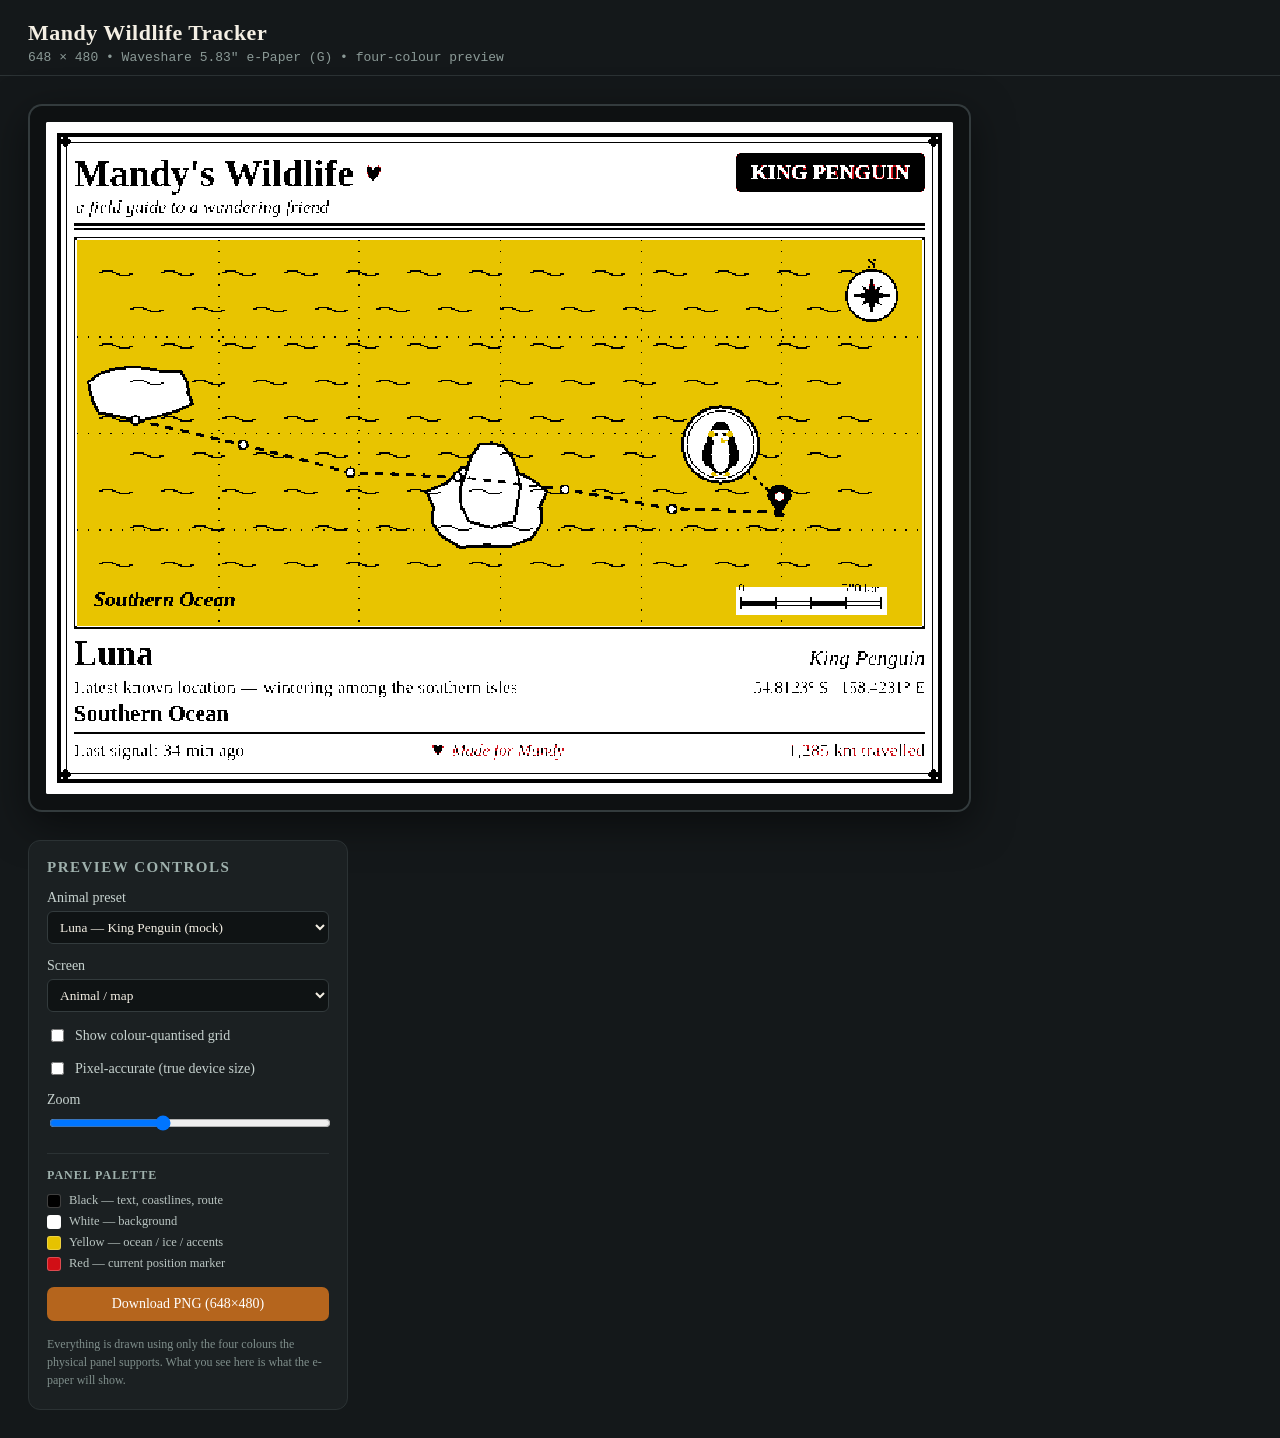
==== simulator/index.html @ d62dbb07 "adding new code" ====
<!DOCTYPE html>
<html lang="en">
<head>
  <meta charset="UTF-8" />
  <meta name="viewport" content="width=device-width, initial-scale=1.0" />
  <title>Mandy Wildlife Tracker — Display Preview</title>
  <link rel="stylesheet" href="style.css" />
</head>
<body>
  <header class="topbar">
    <h1>Mandy Wildlife Tracker</h1>
    <p class="sub">
      648 &times; 480 &bull; Waveshare 5.83&Prime; e-Paper (G) &bull; four-colour preview
    </p>
  </header>

  <main class="stage">
    <!--
      The panel is exactly 648 x 480 physical pixels.
      We render at 1:1 into this canvas, then CSS scales the whole
      frame up so it is comfortable to look at. Turning on
      "pixel-accurate" removes the scaling so you see true device size.
    -->
    <div class="bezel" id="bezel">
      <canvas id="epd" width="648" height="480"></canvas>
    </div>

    <aside class="controls">
      <h2>Preview controls</h2>

      <label class="field">
        <span>Animal preset</span>
        <select id="preset">
          <option value="luna">Luna — King Penguin (mock)</option>
          <option value="ollie">Ollie — Snowy Owl</option>
          <option value="sid">Sid — Sloth</option>
          <option value="pip">Pip — Pangolin</option>
          <option value="raja">Raja — Bengal Tiger</option>
        </select>
      </label>

      <label class="field">
        <span>Screen</span>
        <select id="screen">
          <option value="animal">Animal / map</option>
          <option value="boot">Boot screen</option>
          <option value="wifi">Wi-Fi connecting</option>
          <option value="error">Error screen</option>
        </select>
      </label>

      <label class="field checkbox">
        <input type="checkbox" id="grid" />
        <span>Show colour-quantised grid</span>
      </label>

      <label class="field checkbox">
        <input type="checkbox" id="truesize" />
        <span>Pixel-accurate (true device size)</span>
      </label>

      <label class="field">
        <span>Zoom</span>
        <input type="range" id="zoom" min="1" max="2" step="0.05" value="1.4" />
      </label>

      <div class="palette">
        <h3>Panel palette</h3>
        <ul>
          <li><i class="sw black"></i> Black — text, coastlines, route</li>
          <li><i class="sw white"></i> White — background</li>
          <li><i class="sw yellow"></i> Yellow — ocean / ice / accents</li>
          <li><i class="sw red"></i> Red — current position marker</li>
        </ul>
      </div>

      <button id="download" type="button">Download PNG (648&times;480)</button>

      <p class="note">
        Everything is drawn using only the four colours the physical
        panel supports. What you see here is what the e-paper will show.
      </p>
    </aside>
  </main>

  <script src="app.js"></script>
</body>
</html>
---- simulator/style.css ----
:root {
  --ink: #1c2321;
  --paper: #f4efe4;
  --panel-bg: #2a2f2d;
  --accent: #b5651d;
}

* { box-sizing: border-box; }

html, body {
  margin: 0;
  padding: 0;
  background: #14181a;
  color: var(--paper);
  font-family: "Iowan Old Style", "Palatino Linotype", Palatino, Georgia, serif;
  -webkit-font-smoothing: antialiased;
}

.topbar {
  padding: 20px 28px 10px;
  border-bottom: 1px solid #2b3234;
}

.topbar h1 {
  margin: 0;
  font-size: 22px;
  letter-spacing: 0.5px;
}

.topbar .sub {
  margin: 4px 0 0;
  font-size: 13px;
  color: #8b9a97;
  font-family: ui-monospace, "SF Mono", Menlo, monospace;
}

.stage {
  display: flex;
  gap: 28px;
  align-items: flex-start;
  padding: 28px;
  flex-wrap: wrap;
}

/* The bezel frames the panel like a little appliance. */
.bezel {
  background: #0e1112;
  padding: 18px;
  border-radius: 14px;
  box-shadow:
    inset 0 0 0 2px #333b3d,
    0 12px 40px rgba(0, 0, 0, 0.5);
  line-height: 0;
}

#epd {
  /* Base is 648x480; JS sets the CSS scale via width/height. */
  image-rendering: pixelated;      /* honest pixels when zoomed */
  display: block;
  background: #fff;
  border-radius: 2px;
}

.controls {
  min-width: 260px;
  max-width: 320px;
  background: #1b2022;
  border: 1px solid #2b3234;
  border-radius: 12px;
  padding: 18px 18px 20px;
}

.controls h2 {
  margin: 0 0 14px;
  font-size: 15px;
  text-transform: uppercase;
  letter-spacing: 1.5px;
  color: #9fb1ad;
}

.field {
  display: block;
  margin-bottom: 14px;
  font-size: 14px;
}

.field > span {
  display: block;
  margin-bottom: 5px;
  color: #c7d2cf;
}

.field.checkbox {
  display: flex;
  align-items: center;
  gap: 8px;
}

.field.checkbox > span { margin: 0; }

select,
input[type="range"] {
  width: 100%;
}

select {
  background: #0f1314;
  color: var(--paper);
  border: 1px solid #333b3d;
  border-radius: 6px;
  padding: 7px 8px;
  font-family: inherit;
}

.palette {
  margin: 18px 0 16px;
  border-top: 1px solid #2b3234;
  padding-top: 14px;
}

.palette h3 {
  margin: 0 0 10px;
  font-size: 12px;
  letter-spacing: 1px;
  text-transform: uppercase;
  color: #9fb1ad;
}

.palette ul {
  list-style: none;
  margin: 0;
  padding: 0;
  font-size: 12.5px;
  color: #b9c4c1;
}

.palette li {
  display: flex;
  align-items: center;
  gap: 8px;
  margin-bottom: 6px;
}

.sw {
  width: 14px;
  height: 14px;
  border-radius: 3px;
  border: 1px solid rgba(255, 255, 255, 0.25);
  flex: 0 0 auto;
}
.sw.black { background: #000; }
.sw.white { background: #fff; }
.sw.yellow { background: #e6c200; }
.sw.red { background: #d10f16; }

button#download {
  width: 100%;
  padding: 9px 10px;
  background: var(--accent);
  color: #fff;
  border: none;
  border-radius: 7px;
  font-family: inherit;
  font-size: 14px;
  cursor: pointer;
}
button#download:hover { filter: brightness(1.08); }

.note {
  margin: 14px 0 0;
  font-size: 12px;
  line-height: 1.5;
  color: #7f8e8b;
}
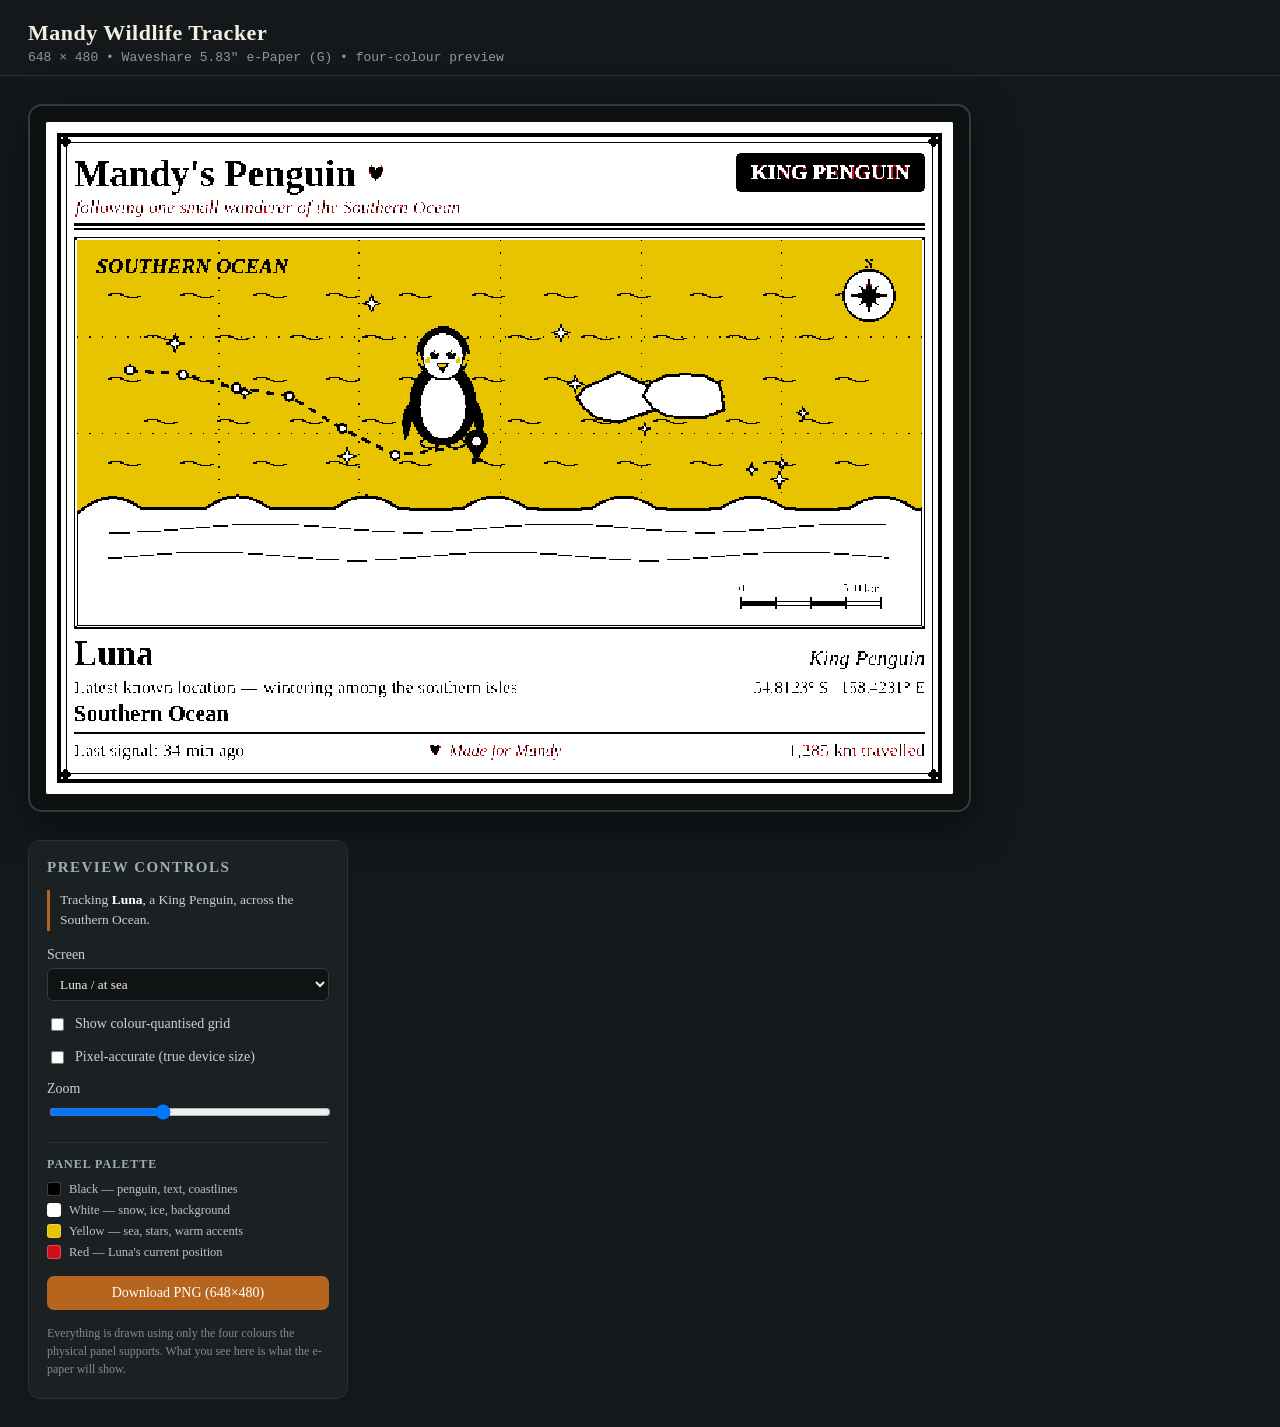
==== commit d42a275b: "feat(core): transition to offline-first architecture with display optimization - Remove Wi-Fi connec" ====
--- a/simulator/index.html
+++ b/simulator/index.html
@@ -28,21 +28,16 @@
     <aside class="controls">
       <h2>Preview controls</h2>
 
-      <label class="field">
-        <span>Animal preset</span>
-        <select id="preset">
-          <option value="luna">Luna — King Penguin (mock)</option>
-          <option value="ollie">Ollie — Snowy Owl</option>
-          <option value="sid">Sid — Sloth</option>
-          <option value="pip">Pip — Pangolin</option>
-          <option value="raja">Raja — Bengal Tiger</option>
-        </select>
-      </label>
+      <p class="tracking">
+        Tracking <strong>Luna</strong>, a King Penguin, across the
+        Southern Ocean.
+      </p>
 
       <label class="field">
         <span>Screen</span>
         <select id="screen">
-          <option value="animal">Animal / map</option>
+          <option value="animal">Luna / at sea</option>
+          <option value="moult">Luna / moulting (ashore)</option>
           <option value="boot">Boot screen</option>
           <option value="wifi">Wi-Fi connecting</option>
           <option value="error">Error screen</option>
@@ -67,10 +62,10 @@
       <div class="palette">
         <h3>Panel palette</h3>
         <ul>
-          <li><i class="sw black"></i> Black — text, coastlines, route</li>
-          <li><i class="sw white"></i> White — background</li>
-          <li><i class="sw yellow"></i> Yellow — ocean / ice / accents</li>
-          <li><i class="sw red"></i> Red — current position marker</li>
+          <li><i class="sw black"></i> Black — penguin, text, coastlines</li>
+          <li><i class="sw white"></i> White — snow, ice, background</li>
+          <li><i class="sw yellow"></i> Yellow — sea, stars, warm accents</li>
+          <li><i class="sw red"></i> Red — Luna's current position</li>
         </ul>
       </div>
 
--- a/simulator/style.css
+++ b/simulator/style.css
@@ -77,6 +77,16 @@
   letter-spacing: 1.5px;
   color: #9fb1ad;
 }
+
+.tracking {
+  margin: 0 0 16px;
+  font-size: 13.5px;
+  line-height: 1.5;
+  color: #c7d2cf;
+  border-left: 3px solid var(--accent);
+  padding-left: 10px;
+}
+.tracking strong { color: #fff; }
 
 .field {
   display: block;
@@ -172,3 +182,21 @@
   line-height: 1.5;
   color: #7f8e8b;
 }
+
+/* =============================================================
+   Capture mode (?capture=1): hide all UI chrome and show just the
+   panel, large and centered, for clean screenshots.
+   ============================================================= */
+body.capture .topbar,
+body.capture .controls {
+  display: none;
+}
+body.capture .stage {
+  padding: 0;
+  min-height: 100vh;
+  justify-content: center;
+  align-items: center;
+}
+body.capture .bezel {
+  padding: 22px;
+}
